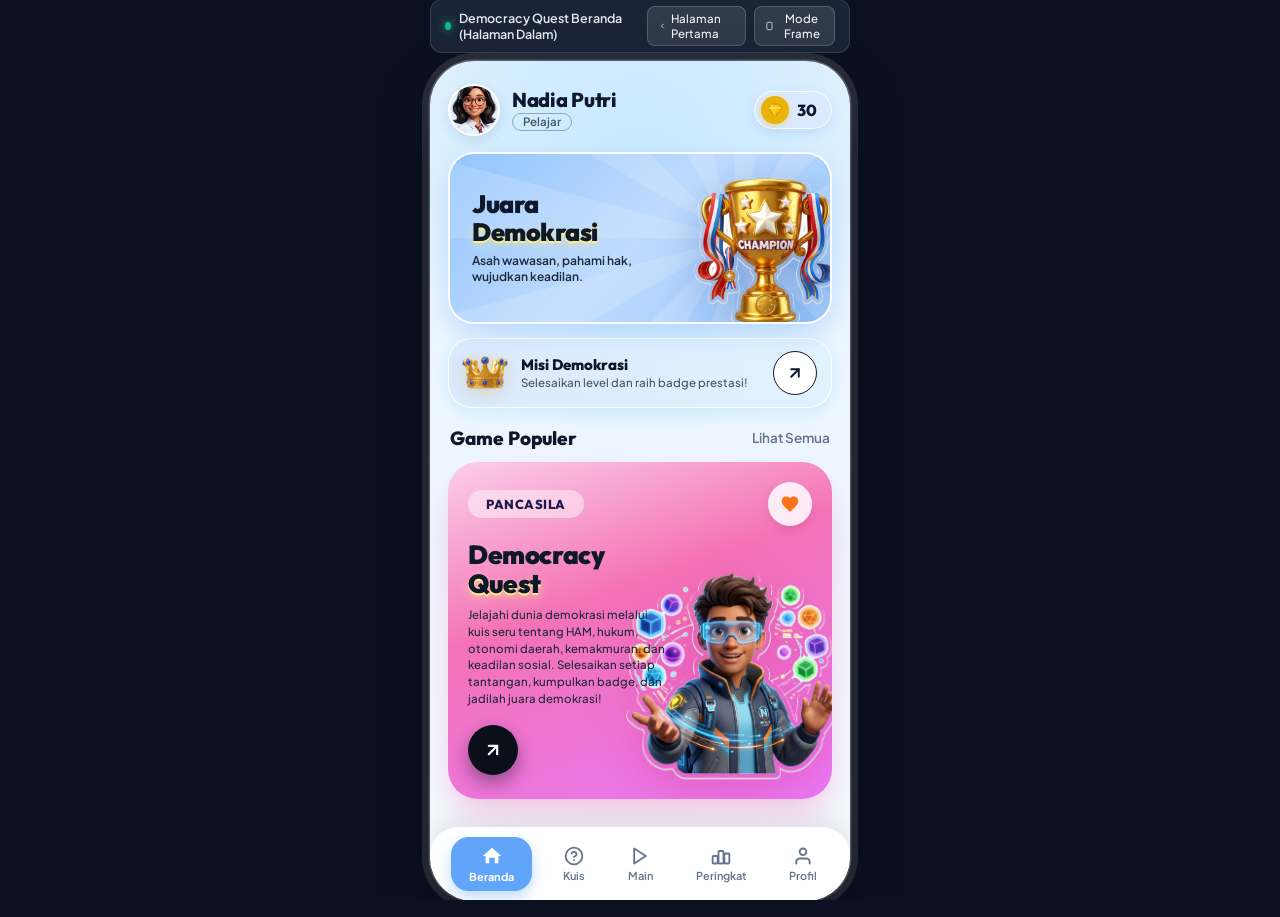
==== beranda/index.html @ 871a9f18 "first commit" ====
<!DOCTYPE html>
<html lang="id">
<head>
  <meta charset="UTF-8">
  <meta name="viewport" content="width=device-width, initial-scale=1.0, maximum-scale=1.0, user-scalable=no, viewport-fit=cover">
  <title>Democracy Quest - Beranda Kuis PKN</title>
  <meta name="description" content="Democracy Quest - Kuis Pendidikan Pancasila & Demokrasi Kelas XI">
  <!-- Google Fonts: Outfit & Plus Jakarta Sans & Fredoka -->
  <link rel="preconnect" href="https://fonts.googleapis.com">
  <link rel="preconnect" href="https://fonts.gstatic.com" crossorigin>
  <link href="https://fonts.googleapis.com/css2?family=Fredoka:wght@400;500;600;700&family=Outfit:wght@400;500;600;700;800;900&family=Plus+Jakarta+Sans:wght@400;500;600;700;800&display=swap" rel="stylesheet">
  <link rel="stylesheet" href="style.css">
</head>
<body>
  <div class="viewport-wrapper">
    <!-- Desktop Preview Controls -->
    <div class="preview-toolbar" id="previewToolbar">
      <div class="toolbar-brand">
        <span class="toolbar-dot"></span>
        <span class="toolbar-title">Democracy Quest Beranda (Halaman Dalam)</span>
      </div>
      <div class="toolbar-actions">
        <a href="../index.html" class="toolbar-btn" title="Kembali ke Halaman Pertama Onboarding">
          <svg width="14" height="14" viewBox="0 0 24 24" fill="none" stroke="currentColor" stroke-width="2"><polyline points="15 18 9 12 15 6"></polyline></svg>
          <span>Halaman Pertama</span>
        </a>
        <button class="toolbar-btn" id="toggleFrameBtn" title="Toggle Frame Mode">
          <svg width="14" height="14" viewBox="0 0 24 24" fill="none" stroke="currentColor" stroke-width="2"><rect x="5" y="2" width="14" height="20" rx="3"></rect><line x1="12" y1="18" x2="12.01" y2="18"></line></svg>
          <span id="frameModeText">Mode Frame</span>
        </button>
      </div>
    </div>

    <!-- MAIN APP SCREEN (BERANDA - HALAMAN DALAM) -->
    <main class="app-screen home-screen" id="appScreen">
      <!-- Background Sky Sunburst Rays -->
      <div class="home-bg-rays" aria-hidden="true">
        <div class="sunburst-ray ray-1"></div>
        <div class="sunburst-ray ray-2"></div>
        <div class="sunburst-ray ray-3"></div>
        <div class="sunburst-ray ray-4"></div>
      </div>

      <!-- Scrollable Content Area -->
      <div class="home-scroll-content" id="homeScrollContent">

        <!-- 1. PROFIL PENGGUNA (USER HEADER) -->
        <header class="home-user-header">
          <div class="user-profile-left">
            <div class="user-avatar-wrapper">
              <img src="../assets/avatar_nadia.png" alt="Avatar Nadia Putri" class="user-avatar-img">
            </div>
            <div class="user-info">
              <h1 class="user-name">Nadia Putri</h1>
              <span class="user-role-badge">Pelajar</span>
            </div>
          </div>

          <!-- Gem / Coin Badge Pill -->
          <div class="user-gem-badge" id="gemBadge" role="button" tabindex="0" title="Koin Demokrasi">
            <div class="gem-icon-circle">
              <svg viewBox="0 0 24 24" class="gem-svg" fill="none">
                <path d="M6 3H18L22 9L12 22L2 9L6 3Z" fill="#FACC15" stroke="#CA8A04" stroke-width="1.5" stroke-linejoin="round"/>
                <path d="M12 22L7 9L6 3" stroke="#FDE047" stroke-width="1.2"/>
                <path d="M12 22L17 9L18 3" stroke="#EAB308" stroke-width="1.2"/>
                <path d="M2 9H22" stroke="#FEF08A" stroke-width="1.2"/>
              </svg>
            </div>
            <span class="gem-count" id="gemCount">30</span>
          </div>
        </header>

        <!-- 2. BANNER UTAMA ("Juara Demokrasi") -->
        <section class="banner-utama" id="bannerUtama">
          <!-- Subtle sunburst stripes inside banner -->
          <div class="banner-pattern" aria-hidden="true"></div>

          <div class="banner-text-content">
            <h2 class="banner-title">
              <span class="banner-title-line">Juara</span>
              <span class="banner-title-line highlight-word">Demokrasi</span>
            </h2>
            <p class="banner-subtitle">Asah wawasan, pahami hak, wujudkan keadilan.</p>
          </div>

          <div class="banner-graphic-wrap">
            <img src="../assets/trophy_banner.png" alt="Piala Juara Demokrasi 3D Emas" class="banner-trophy-img" draggable="false">
          </div>
        </section>

        <!-- 3. KARTU PROMOSI ("Misi Demokrasi") -->
        <section class="promo-card" id="promoCard">
          <div class="promo-left-graphic">
            <img src="../assets/crown_promo.png" alt="Mahkota Misi Demokrasi 3D" class="promo-crown-img" draggable="false">
          </div>
          <div class="promo-info">
            <h3 class="promo-title">Misi Demokrasi</h3>
            <p class="promo-desc">Selesaikan level dan raih badge prestasi!</p>
          </div>
          <button class="promo-action-btn" id="promoActionBtn" type="button" aria-label="Buka Misi Demokrasi">
            <svg width="18" height="18" viewBox="0 0 24 24" fill="none" stroke="currentColor" stroke-width="2.5" stroke-linecap="round" stroke-linejoin="round">
              <line x1="7" y1="17" x2="17" y2="7"></line>
              <polyline points="7 7 17 7 17 17"></polyline>
            </svg>
          </button>
        </section>

        <!-- 4. JUDUL BAGIAN GAME ("Game Populer" & "Lihat Semua") -->
        <div class="section-game-header">
          <h3 class="section-title">Game Populer</h3>
          <button class="btn-see-all" id="seeAllBtn" type="button">Lihat Semua</button>
        </div>

        <!-- 5. KARTU GAME UTAMA ("Democracy Quest") -->
        <section class="main-game-card" id="mainGameCard">
          <!-- Top Row: Badge PANCASILA & Favorite Heart Button -->
          <div class="game-card-top-row">
            <span class="badge-pancasila">PANCASILA</span>
            <button class="btn-favorite" id="btnFavorite" type="button" aria-label="Favoritkan game">
              <svg width="20" height="20" viewBox="0 0 24 24" fill="#F97316" class="heart-svg">
                <path d="M12 21.35L10.55 20.03C5.4 15.36 2 12.28 2 8.5C2 5.42 4.42 3 7.5 3C9.24 3 10.91 3.81 12 5.09C13.09 3.81 14.76 3 16.5 3C19.58 3 22 5.42 22 8.5C22 12.28 18.6 15.36 13.45 20.04L12 21.35Z"/>
              </svg>
            </button>
          </div>

          <!-- Card Content -->
          <div class="game-card-content">
            <h4 class="game-card-title">
              Democracy <span class="highlight-pink">Quest</span>
            </h4>
            <p class="game-card-desc">
              Jelajahi dunia demokrasi melalui kuis seru tentang HAM, hukum, otonomi daerah, kemakmuran, dan keadilan sosial. Selesaikan setiap tantangan, kumpulkan badge, dan jadilah juara demokrasi!
            </p>
          </div>

          <!-- Bottom Action Button: Black Circle with Arrow -->
          <button class="game-card-play-btn" id="gameCardPlayBtn" type="button" aria-label="Mulai Main Democracy Quest">
            <svg width="20" height="20" viewBox="0 0 24 24" fill="none" stroke="#FFFFFF" stroke-width="2.6" stroke-linecap="round" stroke-linejoin="round">
              <line x1="7" y1="17" x2="17" y2="7"></line>
              <polyline points="7 7 17 7 17 17"></polyline>
            </svg>
          </button>

          <!-- 3D Futuristic Hero Character -->
          <div class="game-card-character-wrap">
            <img src="../assets/hero_democracy.png" alt="Karakter 3D Democracy Quest dengan Kacamata Pintar" class="game-hero-img" draggable="false">
          </div>
        </section>

      </div>

      <!-- 6. NAVIGASI BAWAH (BOTTOM NAVBAR) -->
      <nav class="bottom-nav-bar" aria-label="Navigasi Utama">
        <!-- 1. Beranda (Active) -->
        <button class="nav-item active" id="navHome" type="button">
          <div class="nav-icon-container">
            <svg width="22" height="22" viewBox="0 0 24 24" fill="currentColor">
              <path d="M12 3L2 12H5V20H9V14H15V20H19V12H22L12 3Z"/>
            </svg>
          </div>
          <span class="nav-label">Beranda</span>
        </button>

        <!-- 2. Kuis -->
        <button class="nav-item" id="navQuiz" type="button">
          <div class="nav-icon-container">
            <svg width="20" height="20" viewBox="0 0 24 24" fill="none" stroke="currentColor" stroke-width="2.2" stroke-linecap="round" stroke-linejoin="round">
              <circle cx="12" cy="12" r="10"></circle>
              <path d="M9.09 9a3 3 0 0 1 5.83 1c0 2-3 3-3 3"></path>
              <line x1="12" y1="17" x2="12.01" y2="17"></line>
            </svg>
          </div>
          <span class="nav-label">Kuis</span>
        </button>

        <!-- 3. Main -->
        <button class="nav-item" id="navPlay" type="button">
          <div class="nav-icon-container">
            <svg width="20" height="20" viewBox="0 0 24 24" fill="none" stroke="currentColor" stroke-width="2.2" stroke-linecap="round" stroke-linejoin="round">
              <polygon points="5 3 19 12 5 21 5 3"></polygon>
            </svg>
          </div>
          <span class="nav-label">Main</span>
        </button>

        <!-- 4. Peringkat -->
        <button class="nav-item" id="navLeaderboard" type="button">
          <div class="nav-icon-container">
            <svg width="20" height="20" viewBox="0 0 24 24" fill="none" stroke="currentColor" stroke-width="2.2" stroke-linecap="round" stroke-linejoin="round">
              <rect x="2" y="12" width="6" height="9" rx="1"></rect>
              <rect x="9" y="6" width="6" height="15" rx="1"></rect>
              <rect x="16" y="9" width="6" height="12" rx="1"></rect>
            </svg>
          </div>
          <span class="nav-label">Peringkat</span>
        </button>

        <!-- 5. Profil -->
        <button class="nav-item" id="navProfile" type="button">
          <div class="nav-icon-container">
            <svg width="20" height="20" viewBox="0 0 24 24" fill="none" stroke="currentColor" stroke-width="2.2" stroke-linecap="round" stroke-linejoin="round">
              <path d="M20 21v-2a4 4 0 0 0-4-4H8a4 4 0 0 0-4 4v2"></path>
              <circle cx="12" cy="7" r="4"></circle>
            </svg>
          </div>
          <span class="nav-label">Profil</span>
        </button>
      </nav>

      <!-- Toast Feedback -->
      <div class="toast-notification" id="toastNotification" role="alert" aria-live="polite">
        <span class="toast-icon">🚀</span>
        <span class="toast-msg" id="toastMsg">Memulai Kuis...</span>
      </div>

      <!-- Confetti Particles Container -->
      <div class="confetti-container" id="confettiContainer" aria-hidden="true"></div>
    </main>
  </div>

  <script src="script.js"></script>
</body>
</html>
---- beranda/style.css ----
/* ==========================================================================
   DEMOCRACY QUEST - BERANDA KUIS PKN (HALAMAN DALAM)
   Design Theme: Clean, Modern Educational Mobile UI matching Reference Design
   ========================================================================== */

:root {
  --color-primary-dark: #0f172a;
  --color-slate: #334155;
  --color-muted: #64748b;
  --color-sky-blue: #60a5fa;
  --color-sky-dark: #2563eb;
  --color-banner-blue: #93c5fd;
  --color-card-pink: #f472b6;
  --color-badge-gold: #facc15;

  /* Typography */
  --font-heading: 'Outfit', 'Plus Jakarta Sans', sans-serif;
  --font-body: 'Plus Jakarta Sans', sans-serif;
  --font-friendly: 'Fredoka', 'Plus Jakarta Sans', sans-serif;

  /* Dimensions */
  --app-max-width: 420px;
  --app-height: 840px;
  --transition-smooth: all 0.28s cubic-bezier(0.34, 1.56, 0.64, 1);
}

/* Base Reset */
*, *::before, *::after {
  box-sizing: border-box;
  margin: 0;
  padding: 0;
  -webkit-tap-highlight-color: transparent;
}

html, body {
  width: 100%;
  min-height: 100%;
  height: 100%;
  font-family: var(--font-body);
  background: #0b1120;
  color: var(--color-primary-dark);
  overflow-x: hidden;
  display: flex;
  justify-content: center;
  align-items: center;
  user-select: none;
  -webkit-font-smoothing: antialiased;
}

/* Viewport Wrapper */
.viewport-wrapper {
  display: flex;
  flex-direction: column;
  align-items: center;
  justify-content: center;
  min-height: 100vh;
  min-height: 100dvh;
  width: 100%;
  padding: clamp(8px, 1.8vh, 18px) 12px;
  position: relative;
}

/* Preview Toolbar */
.preview-toolbar {
  display: flex;
  align-items: center;
  justify-content: space-between;
  width: 100%;
  max-width: var(--app-max-width);
  margin-bottom: 8px;
  padding: 6px 14px;
  background: rgba(30, 41, 59, 0.85);
  backdrop-filter: blur(12px);
  -webkit-backdrop-filter: blur(12px);
  border: 1px solid rgba(255, 255, 255, 0.12);
  border-radius: 12px;
  color: #e2e8f0;
  font-size: 12.5px;
  flex-shrink: 0;
}

.toolbar-brand {
  display: flex;
  align-items: center;
  gap: 8px;
  font-weight: 600;
}

.toolbar-dot {
  width: 8px;
  height: 8px;
  border-radius: 50%;
  background: #10b981;
  box-shadow: 0 0 10px #10b981;
}

.toolbar-actions {
  display: flex;
  gap: 8px;
}

.toolbar-btn {
  background: rgba(255, 255, 255, 0.1);
  border: 1px solid rgba(255, 255, 255, 0.18);
  color: #f1f5f9;
  border-radius: 8px;
  padding: 4px 10px;
  font-size: 11.5px;
  font-weight: 500;
  font-family: inherit;
  cursor: pointer;
  display: flex;
  align-items: center;
  gap: 5px;
  text-decoration: none;
  transition: all 0.2s ease;
}

.toolbar-btn:hover {
  background: rgba(255, 255, 255, 0.22);
}

/* ==========================================================================
   MAIN APP SCREEN (BERANDA)
   ========================================================================== */
.app-screen.home-screen {
  position: relative;
  width: 100%;
  max-width: var(--app-max-width);
  height: clamp(580px, 94vh, var(--app-height));
  height: clamp(580px, 94dvh, var(--app-height));
  /* Soft Sky Blue Background with Sunburst Glow */
  background: radial-gradient(circle at 50% -10%, #d8ecff 0%, #edf6ff 50%, #f6faff 100%);
  border-radius: clamp(28px, 5vw, 44px);
  box-shadow: 
    0 25px 60px -12px rgba(0, 0, 0, 0.55),
    0 0 0 8px rgba(255, 255, 255, 0.12),
    0 0 0 1.5px rgba(255, 255, 255, 0.25);
  overflow: hidden;
  display: flex;
  flex-direction: column;
  padding: 0;
  transition: all 0.35s ease;
}

.app-screen.fullscreen-mode {
  max-width: 100vw;
  height: 100vh;
  height: 100dvh;
  border-radius: 0;
  box-shadow: none;
}

/* Sunburst Rays Background */
.home-bg-rays {
  position: absolute;
  top: 0;
  left: 0;
  right: 0;
  height: 380px;
  pointer-events: none;
  z-index: 1;
  overflow: hidden;
}

.sunburst-ray {
  position: absolute;
  top: -120px;
  left: 50%;
  width: 500px;
  height: 500px;
  background: radial-gradient(ellipse at center, rgba(186, 230, 253, 0.4) 0%, rgba(240, 249, 255, 0) 70%);
  pointer-events: none;
}

.ray-1 { transform: translateX(-50%) rotate(0deg); }
.ray-2 { transform: translateX(-50%) rotate(35deg); opacity: 0.6; }
.ray-3 { transform: translateX(-50%) rotate(-35deg); opacity: 0.6; }
.ray-4 { transform: translateX(-50%) rotate(70deg); opacity: 0.4; }

/* Scrollable Content Area */
.home-scroll-content {
  position: relative;
  z-index: 5;
  flex: 1;
  overflow-y: auto;
  overflow-x: hidden;
  padding: clamp(16px, 2.5vh, 24px) 18px 90px 18px; /* 90px bottom padding for navbar */
  scroll-behavior: smooth;
  -webkit-overflow-scrolling: touch;
}

/* Hide scrollbar */
.home-scroll-content::-webkit-scrollbar {
  display: none;
}
.home-scroll-content {
  -ms-overflow-style: none;
  scrollbar-width: none;
}

/* ==========================================================================
   1. USER PROFILE HEADER
   ========================================================================== */
.home-user-header {
  display: flex;
  align-items: center;
  justify-content: space-between;
  width: 100%;
  margin-bottom: 16px;
}

.user-profile-left {
  display: flex;
  align-items: center;
  gap: 12px;
}

.user-avatar-wrapper {
  width: 52px;
  height: 52px;
  border-radius: 50%;
  background: #e0f2fe;
  border: 2px solid #ffffff;
  box-shadow: 0 4px 12px rgba(18, 54, 102, 0.12);
  overflow: hidden;
  display: flex;
  align-items: center;
  justify-content: center;
  flex-shrink: 0;
}

.user-avatar-img {
  width: 100%;
  height: 100%;
  object-fit: cover;
}

.user-info {
  display: flex;
  flex-direction: column;
  gap: 2px;
}

.user-name {
  font-family: var(--font-heading);
  font-size: 20px;
  font-weight: 800;
  color: var(--color-primary-dark);
  line-height: 1.15;
  letter-spacing: -0.3px;
}

.user-role-badge {
  display: inline-block;
  align-self: flex-start;
  border: 1px solid #94a3b8;
  border-radius: 999px;
  padding: 1.5px 10px;
  font-size: 11.5px;
  color: #475569;
  font-weight: 600;
  line-height: 1.2;
}

/* Coin / Gem Badge Pill */
.user-gem-badge {
  background: #dbeafe;
  border-radius: 999px;
  padding: 4px 14px 4px 6px;
  display: flex;
  align-items: center;
  gap: 8px;
  border: 1.5px solid rgba(255, 255, 255, 0.9);
  box-shadow: 0 4px 12px rgba(59, 130, 246, 0.15);
  cursor: pointer;
  transition: transform 0.2s ease;
}

.user-gem-badge:hover {
  transform: scale(1.05);
}

.gem-icon-circle {
  width: 28px;
  height: 28px;
  border-radius: 50%;
  background: #eab308;
  display: flex;
  align-items: center;
  justify-content: center;
  box-shadow: 0 2px 6px rgba(234, 179, 8, 0.4);
}

.gem-svg {
  width: 16px;
  height: 16px;
}

.gem-count {
  font-family: var(--font-heading);
  font-size: 16px;
  font-weight: 800;
  color: #0f172a;
}

/* ==========================================================================
   2. BANNER UTAMA ("Juara Demokrasi")
   ========================================================================== */
.banner-utama {
  position: relative;
  width: 100%;
  height: 172px;
  background: linear-gradient(135deg, #93c5fd 0%, #bfdbfe 50%, #93c5fd 100%);
  border-radius: 26px;
  border: 2px solid rgba(255, 255, 255, 0.95);
  box-shadow: 0 10px 24px -4px rgba(59, 130, 246, 0.25);
  overflow: hidden;
  display: flex;
  align-items: center;
  padding: 20px 22px;
  margin-bottom: 14px;
  cursor: pointer;
  transition: transform 0.25s ease, box-shadow 0.25s ease;
}

.banner-utama:hover {
  transform: translateY(-2px);
  box-shadow: 0 14px 28px -4px rgba(59, 130, 246, 0.35);
}

/* Subtle Sunburst Stripes in Banner */
.banner-pattern {
  position: absolute;
  inset: 0;
  background: repeating-conic-gradient(
    from 0deg at 75% 50%,
    rgba(255, 255, 255, 0.15) 0deg 15deg,
    rgba(255, 255, 255, 0) 15deg 30deg
  );
  pointer-events: none;
}

.banner-text-content {
  position: relative;
  z-index: 2;
  max-width: 62%;
}

.banner-title {
  font-family: var(--font-heading);
  font-size: 25px;
  font-weight: 900;
  color: #0f172a;
  line-height: 1.15;
  letter-spacing: -0.5px;
}

.banner-title-line {
  display: block;
}

.highlight-word {
  color: #0f172a;
  text-shadow: 0 2px 0 #fef08a, 0 4px 10px rgba(254, 240, 138, 0.6);
}

.banner-subtitle {
  font-size: 12px;
  color: #1e293b;
  line-height: 1.35;
  font-weight: 600;
  margin-top: 6px;
}

.banner-graphic-wrap {
  position: absolute;
  right: -8px;
  bottom: -10px;
  width: 145px;
  height: 160px;
  display: flex;
  align-items: flex-end;
  justify-content: center;
  pointer-events: none;
  z-index: 3;
}

.banner-trophy-img {
  width: 100%;
  height: 100%;
  object-fit: contain;
  filter: drop-shadow(0 12px 20px rgba(30, 58, 138, 0.28));
  transition: transform 0.3s ease;
}

.banner-utama:hover .banner-trophy-img {
  transform: scale(1.05) rotate(2deg);
}

/* ==========================================================================
   3. KARTU PROMOSI ("Misi Demokrasi")
   ========================================================================== */
.promo-card {
  width: 100%;
  height: 70px;
  background: linear-gradient(90deg, #dbeafe 0%, #e0f2fe 100%);
  border-radius: 24px;
  border: 1.5px solid rgba(255, 255, 255, 0.95);
  box-shadow: 0 6px 16px rgba(56, 189, 248, 0.15);
  display: flex;
  align-items: center;
  padding: 8px 14px 8px 12px;
  margin-bottom: 18px;
  cursor: pointer;
  transition: transform 0.2s ease, box-shadow 0.2s ease;
}

.promo-card:hover {
  transform: translateY(-2px);
  box-shadow: 0 8px 20px rgba(56, 189, 248, 0.22);
}

.promo-left-graphic {
  width: 48px;
  height: 48px;
  display: flex;
  align-items: center;
  justify-content: center;
  flex-shrink: 0;
  margin-right: 12px;
}

.promo-crown-img {
  width: 100%;
  height: 100%;
  object-fit: contain;
  filter: drop-shadow(0 4px 8px rgba(202, 138, 4, 0.25));
}

.promo-info {
  flex: 1;
  display: flex;
  flex-direction: column;
  justify-content: center;
}

.promo-title {
  font-family: var(--font-heading);
  font-size: 15px;
  font-weight: 800;
  color: #0f172a;
  line-height: 1.2;
}

.promo-desc {
  font-size: 11.5px;
  color: #475569;
  font-weight: 500;
  margin-top: 1px;
}

.promo-action-btn {
  width: 44px;
  height: 44px;
  border-radius: 50%;
  background: #ffffff;
  border: 1.5px solid #0f172a;
  display: flex;
  align-items: center;
  justify-content: center;
  color: #0f172a;
  cursor: pointer;
  flex-shrink: 0;
  transition: var(--transition-smooth);
}

.promo-card:hover .promo-action-btn {
  background: #0f172a;
  color: #ffffff;
  transform: scale(1.05);
}

/* ==========================================================================
   4. JUDUL BAGIAN GAME ("Game Populer" & "Lihat Semua")
   ========================================================================== */
.section-game-header {
  display: flex;
  align-items: center;
  justify-content: space-between;
  width: 100%;
  margin-bottom: 12px;
  padding: 0 2px;
}

.section-title {
  font-family: var(--font-heading);
  font-size: 19px;
  font-weight: 800;
  color: #0f172a;
}

.btn-see-all {
  font-family: var(--font-body);
  font-size: 13.5px;
  font-weight: 600;
  color: #64748b;
  background: transparent;
  border: none;
  cursor: pointer;
  transition: color 0.2s ease;
}

.btn-see-all:hover {
  color: #2563eb;
}

/* ==========================================================================
   5. KARTU GAME UTAMA ("Democracy Quest")
   ========================================================================== */
.main-game-card {
  position: relative;
  width: 100%;
  min-height: 330px;
  background: linear-gradient(160deg, #fbcfe8 0%, #f472b6 40%, #e879f9 100%);
  border-radius: 30px;
  padding: 20px 20px 24px 20px;
  box-shadow: 0 18px 36px -8px rgba(236, 72, 153, 0.35);
  overflow: hidden;
  display: flex;
  flex-direction: column;
  justify-content: space-between;
  cursor: pointer;
  transition: transform 0.25s ease, box-shadow 0.25s ease;
}

.main-game-card:hover {
  transform: translateY(-2px);
  box-shadow: 0 22px 42px -6px rgba(236, 72, 153, 0.45);
}

/* Top Row: Badge PANCASILA & Favorite Heart */
.game-card-top-row {
  display: flex;
  align-items: center;
  justify-content: space-between;
  width: 100%;
  position: relative;
  z-index: 4;
}

.badge-pancasila {
  background: rgba(255, 255, 255, 0.45);
  backdrop-filter: blur(8px);
  -webkit-backdrop-filter: blur(8px);
  padding: 6px 18px;
  border-radius: 999px;
  font-family: var(--font-heading);
  font-weight: 800;
  font-size: 13px;
  color: #1e1b4b;
  letter-spacing: 0.5px;
}

.btn-favorite {
  width: 44px;
  height: 44px;
  border-radius: 50%;
  background: rgba(255, 255, 255, 0.85);
  backdrop-filter: blur(8px);
  -webkit-backdrop-filter: blur(8px);
  display: flex;
  align-items: center;
  justify-content: center;
  border: none;
  cursor: pointer;
  box-shadow: 0 4px 10px rgba(0, 0, 0, 0.08);
  transition: transform 0.2s ease, background 0.2s ease;
}

.btn-favorite:hover {
  transform: scale(1.1);
  background: #ffffff;
}

.btn-favorite.active .heart-svg {
  fill: #ef4444;
}

/* Card Text Content */
.game-card-content {
  position: relative;
  z-index: 3;
  margin-top: 14px;
  max-width: 58%;
}

.game-card-title {
  font-family: var(--font-heading);
  font-size: 26px;
  font-weight: 900;
  color: #0f172a;
  line-height: 1.15;
  letter-spacing: -0.4px;
}

.highlight-pink {
  color: #0f172a;
  text-shadow: 0 2px 0 #fef08a, 0 4px 10px rgba(254, 240, 138, 0.6);
}

.game-card-desc {
  font-size: 11.5px;
  line-height: 1.45;
  color: #1e293b;
  font-weight: 500;
  margin-top: 8px;
}

/* Bottom Action Play Button */
.game-card-play-btn {
  width: 50px;
  height: 50px;
  border-radius: 50%;
  background: #0b0f19;
  display: flex;
  align-items: center;
  justify-content: center;
  cursor: pointer;
  border: none;
  box-shadow: 0 8px 18px rgba(11, 15, 25, 0.4);
  position: relative;
  z-index: 4;
  margin-top: 18px;
  transition: var(--transition-smooth);
}

.main-game-card:hover .game-card-play-btn {
  transform: scale(1.08);
  background: #1e293b;
}

/* 3D Hero Character Wrap */
.game-card-character-wrap {
  position: absolute;
  right: -8px;
  bottom: 0;
  width: 215px;
  height: 250px;
  display: flex;
  align-items: flex-end;
  justify-content: flex-end;
  pointer-events: none;
  z-index: 2;
}

.game-hero-img {
  width: 100%;
  height: 100%;
  object-fit: contain;
  filter: drop-shadow(0 14px 24px rgba(219, 39, 119, 0.35));
  transition: transform 0.3s ease;
}

.main-game-card:hover .game-hero-img {
  transform: scale(1.04);
}

/* ==========================================================================
   6. NAVIGASI BAWAH (BOTTOM NAVBAR)
   ========================================================================== */
.bottom-nav-bar {
  position: absolute;
  bottom: 0;
  left: 0;
  right: 0;
  height: 74px;
  background: #ffffff;
  border-radius: 28px 28px 0 0;
  box-shadow: 0 -8px 24px rgba(0, 0, 0, 0.08);
  display: flex;
  justify-content: space-around;
  align-items: center;
  padding: 0 12px;
  z-index: 30;
}

.nav-item {
  background: transparent;
  border: none;
  display: flex;
  flex-direction: column;
  align-items: center;
  gap: 3px;
  color: #64748b;
  cursor: pointer;
  padding: 6px 12px;
  border-radius: 14px;
  transition: all 0.2s ease;
  font-family: var(--font-body);
}

.nav-item:hover {
  color: #2563eb;
}

.nav-icon-container {
  display: flex;
  align-items: center;
  justify-content: center;
}

.nav-label {
  font-size: 11px;
  font-weight: 600;
}

/* Active State (Beranda) */
.nav-item.active {
  background: #60a5fa;
  color: #ffffff;
  border-radius: 18px;
  padding: 8px 18px;
  box-shadow: 0 6px 14px rgba(96, 165, 250, 0.4);
}

.nav-item.active .nav-label {
  color: #ffffff;
  font-weight: 700;
}

/* ==========================================================================
   TOAST & CONFETTI
   ========================================================================== */
.toast-notification {
  position: absolute;
  top: 65px;
  left: 50%;
  transform: translateX(-50%) translateY(-30px);
  background: rgba(15, 23, 42, 0.95);
  backdrop-filter: blur(10px);
  -webkit-backdrop-filter: blur(10px);
  color: #ffffff;
  padding: 8px 18px;
  border-radius: 999px;
  display: flex;
  align-items: center;
  gap: 8px;
  font-size: 13px;
  font-weight: 600;
  box-shadow: 0 10px 25px rgba(0, 0, 0, 0.35);
  opacity: 0;
  pointer-events: none;
  z-index: 100;
  transition: all 0.35s cubic-bezier(0.34, 1.56, 0.64, 1);
  border: 1px solid rgba(255, 255, 255, 0.15);
  white-space: nowrap;
}

.toast-notification.show {
  opacity: 1;
  transform: translateX(-50%) translateY(0);
}

.confetti-container {
  position: absolute;
  inset: 0;
  pointer-events: none;
  z-index: 90;
  overflow: hidden;
}

.confetti-particle {
  position: absolute;
  width: 9px;
  height: 9px;
  border-radius: 2px;
  animation: confetti-fall 2.5s cubic-bezier(0.25, 1, 0.5, 1) forwards;
}

@keyframes confetti-fall {
  0% { transform: translateY(-20px) rotate(0deg) scale(1); opacity: 1; }
  100% { transform: translateY(800px) rotate(720deg) scale(0.6); opacity: 0; }
}

/* Mobile Responsive */
@media (max-width: 480px) {
  body {
    background: #edf6ff;
  }
  .viewport-wrapper {
    padding: 0;
    min-height: 100vh;
    min-height: 100dvh;
  }
  .preview-toolbar {
    display: none;
  }
  .app-screen.home-screen {
    max-width: 100%;
    height: 100vh;
    height: 100dvh;
    border-radius: 0;
    box-shadow: none;
  }
}
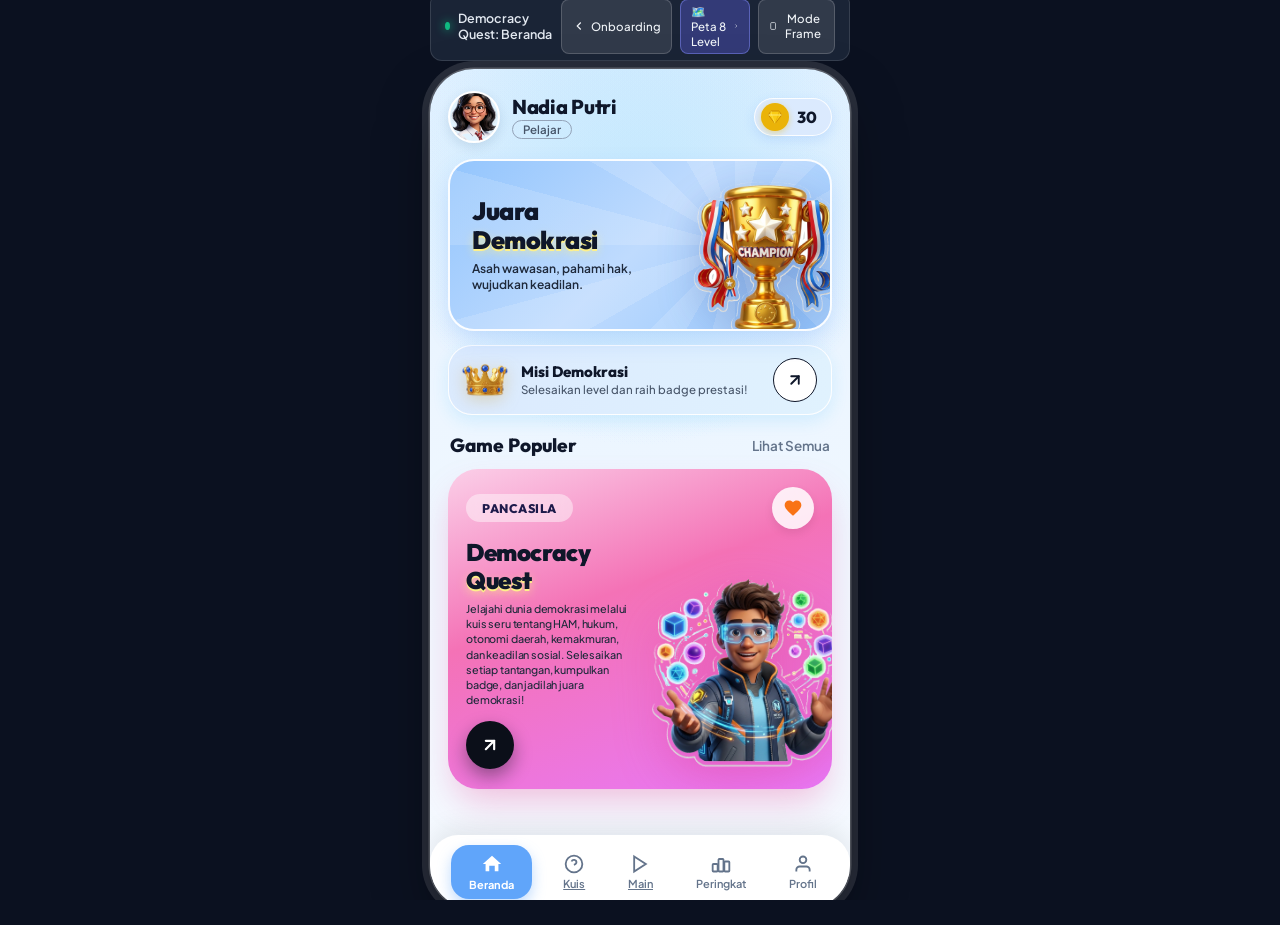
==== commit ae1c881a: "jekjek" ====
--- a/beranda/index.html
+++ b/beranda/index.html
@@ -17,12 +17,16 @@
     <div class="preview-toolbar" id="previewToolbar">
       <div class="toolbar-brand">
         <span class="toolbar-dot"></span>
-        <span class="toolbar-title">Democracy Quest Beranda (Halaman Dalam)</span>
+        <span class="toolbar-title">Democracy Quest: Beranda</span>
       </div>
       <div class="toolbar-actions">
         <a href="../index.html" class="toolbar-btn" title="Kembali ke Halaman Pertama Onboarding">
           <svg width="14" height="14" viewBox="0 0 24 24" fill="none" stroke="currentColor" stroke-width="2"><polyline points="15 18 9 12 15 6"></polyline></svg>
-          <span>Halaman Pertama</span>
+          <span>Onboarding</span>
+        </a>
+        <a href="../peta_level/index.html" class="toolbar-btn" title="Buka Halaman Peta 8 Level Tersendiri" style="background: rgba(99, 102, 241, 0.35); border-color: rgba(129, 140, 248, 0.5);">
+          <span>🗺️ Peta 8 Level</span>
+          <svg width="14" height="14" viewBox="0 0 24 24" fill="none" stroke="currentColor" stroke-width="2"><polyline points="9 18 15 12 9 6"></polyline></svg>
         </a>
         <button class="toolbar-btn" id="toggleFrameBtn" title="Toggle Frame Mode">
           <svg width="14" height="14" viewBox="0 0 24 24" fill="none" stroke="currentColor" stroke-width="2"><rect x="5" y="2" width="14" height="20" rx="3"></rect><line x1="12" y1="18" x2="12.01" y2="18"></line></svg>
@@ -31,7 +35,7 @@
       </div>
     </div>
 
-    <!-- MAIN APP SCREEN (BERANDA - HALAMAN DALAM) -->
+    <!-- MAIN APP SCREEN (BERANDA) -->
     <main class="app-screen home-screen" id="appScreen">
       <!-- Background Sky Sunburst Rays -->
       <div class="home-bg-rays" aria-hidden="true">
@@ -48,7 +52,7 @@
         <header class="home-user-header">
           <div class="user-profile-left">
             <div class="user-avatar-wrapper">
-              <img src="../assets/avatar_nadia.png" alt="Avatar Nadia Putri" class="user-avatar-img">
+              <img src="../assets/avatar_nadia.webp" alt="Avatar Nadia Putri" class="user-avatar-img">
             </div>
             <div class="user-info">
               <h1 class="user-name">Nadia Putri</h1>
@@ -84,14 +88,14 @@
           </div>
 
           <div class="banner-graphic-wrap">
-            <img src="../assets/trophy_banner.png" alt="Piala Juara Demokrasi 3D Emas" class="banner-trophy-img" draggable="false">
+            <img src="../assets/trophy_banner.webp" alt="Piala Juara Demokrasi 3D Emas" class="banner-trophy-img" draggable="false">
           </div>
         </section>
 
         <!-- 3. KARTU PROMOSI ("Misi Demokrasi") -->
         <section class="promo-card" id="promoCard">
           <div class="promo-left-graphic">
-            <img src="../assets/crown_promo.png" alt="Mahkota Misi Demokrasi 3D" class="promo-crown-img" draggable="false">
+            <img src="../assets/crown_promo.webp" alt="Mahkota Misi Demokrasi 3D" class="promo-crown-img" draggable="false">
           </div>
           <div class="promo-info">
             <h3 class="promo-title">Misi Demokrasi</h3>
@@ -108,7 +112,7 @@
         <!-- 4. JUDUL BAGIAN GAME ("Game Populer" & "Lihat Semua") -->
         <div class="section-game-header">
           <h3 class="section-title">Game Populer</h3>
-          <button class="btn-see-all" id="seeAllBtn" type="button">Lihat Semua</button>
+          <a href="../peta_level/index.html" class="btn-see-all" id="seeAllBtn" style="text-decoration: none;">Lihat Semua</a>
         </div>
 
         <!-- 5. KARTU GAME UTAMA ("Democracy Quest") -->
@@ -123,7 +127,7 @@
             </button>
           </div>
 
-          <!-- Card Content -->
+          <!-- Card Content (Spaced so it does not collide with hero character) -->
           <div class="game-card-content">
             <h4 class="game-card-title">
               Democracy <span class="highlight-pink">Quest</span>
@@ -143,7 +147,7 @@
 
           <!-- 3D Futuristic Hero Character -->
           <div class="game-card-character-wrap">
-            <img src="../assets/hero_democracy.png" alt="Karakter 3D Democracy Quest dengan Kacamata Pintar" class="game-hero-img" draggable="false">
+            <img src="../assets/hero_democracy.webp" alt="Karakter 3D Democracy Quest dengan Kacamata Pintar" class="game-hero-img" draggable="false">
           </div>
         </section>
 
@@ -161,32 +165,32 @@
           <span class="nav-label">Beranda</span>
         </button>
 
-        <!-- 2. Kuis -->
-        <button class="nav-item" id="navQuiz" type="button">
-          <div class="nav-icon-container">
-            <svg width="20" height="20" viewBox="0 0 24 24" fill="none" stroke="currentColor" stroke-width="2.2" stroke-linecap="round" stroke-linejoin="round">
+        <!-- 2. Kuis / Peta Level -->
+        <a href="../peta_level/index.html" class="nav-item" id="navQuiz">
+          <div class="nav-icon-container">
+            <svg width="20" height="20" viewBox="0 0 24 24" fill="none" stroke="currentColor" stroke-width="2.2">
               <circle cx="12" cy="12" r="10"></circle>
               <path d="M9.09 9a3 3 0 0 1 5.83 1c0 2-3 3-3 3"></path>
               <line x1="12" y1="17" x2="12.01" y2="17"></line>
             </svg>
           </div>
           <span class="nav-label">Kuis</span>
-        </button>
+        </a>
 
         <!-- 3. Main -->
-        <button class="nav-item" id="navPlay" type="button">
-          <div class="nav-icon-container">
-            <svg width="20" height="20" viewBox="0 0 24 24" fill="none" stroke="currentColor" stroke-width="2.2" stroke-linecap="round" stroke-linejoin="round">
+        <a href="../peta_level/index.html" class="nav-item" id="navPlay">
+          <div class="nav-icon-container">
+            <svg width="20" height="20" viewBox="0 0 24 24" fill="none" stroke="currentColor" stroke-width="2.2">
               <polygon points="5 3 19 12 5 21 5 3"></polygon>
             </svg>
           </div>
           <span class="nav-label">Main</span>
-        </button>
+        </a>
 
         <!-- 4. Peringkat -->
         <button class="nav-item" id="navLeaderboard" type="button">
           <div class="nav-icon-container">
-            <svg width="20" height="20" viewBox="0 0 24 24" fill="none" stroke="currentColor" stroke-width="2.2" stroke-linecap="round" stroke-linejoin="round">
+            <svg width="20" height="20" viewBox="0 0 24 24" fill="none" stroke="currentColor" stroke-width="2.2">
               <rect x="2" y="12" width="6" height="9" rx="1"></rect>
               <rect x="9" y="6" width="6" height="15" rx="1"></rect>
               <rect x="16" y="9" width="6" height="12" rx="1"></rect>
@@ -198,7 +202,7 @@
         <!-- 5. Profil -->
         <button class="nav-item" id="navProfile" type="button">
           <div class="nav-icon-container">
-            <svg width="20" height="20" viewBox="0 0 24 24" fill="none" stroke="currentColor" stroke-width="2.2" stroke-linecap="round" stroke-linejoin="round">
+            <svg width="20" height="20" viewBox="0 0 24 24" fill="none" stroke="currentColor" stroke-width="2.2">
               <path d="M20 21v-2a4 4 0 0 0-4-4H8a4 4 0 0 0-4 4v2"></path>
               <circle cx="12" cy="7" r="4"></circle>
             </svg>
@@ -210,7 +214,7 @@
       <!-- Toast Feedback -->
       <div class="toast-notification" id="toastNotification" role="alert" aria-live="polite">
         <span class="toast-icon">🚀</span>
-        <span class="toast-msg" id="toastMsg">Memulai Kuis...</span>
+        <span class="toast-msg" id="toastMsg">Menuju Peta Level...</span>
       </div>
 
       <!-- Confetti Particles Container -->
--- a/beranda/style.css
+++ b/beranda/style.css
@@ -521,10 +521,10 @@
 .main-game-card {
   position: relative;
   width: 100%;
-  min-height: 330px;
+  min-height: 320px;
   background: linear-gradient(160deg, #fbcfe8 0%, #f472b6 40%, #e879f9 100%);
   border-radius: 30px;
-  padding: 20px 20px 24px 20px;
+  padding: 18px 18px 20px 18px;
   box-shadow: 0 18px 36px -8px rgba(236, 72, 153, 0.35);
   overflow: hidden;
   display: flex;
@@ -553,18 +553,18 @@
   background: rgba(255, 255, 255, 0.45);
   backdrop-filter: blur(8px);
   -webkit-backdrop-filter: blur(8px);
-  padding: 6px 18px;
+  padding: 6px 16px;
   border-radius: 999px;
   font-family: var(--font-heading);
   font-weight: 800;
-  font-size: 13px;
+  font-size: 12.5px;
   color: #1e1b4b;
   letter-spacing: 0.5px;
 }
 
 .btn-favorite {
-  width: 44px;
-  height: 44px;
+  width: 42px;
+  height: 42px;
   border-radius: 50%;
   background: rgba(255, 255, 255, 0.85);
   backdrop-filter: blur(8px);
@@ -587,17 +587,17 @@
   fill: #ef4444;
 }
 
-/* Card Text Content */
+/* Card Text Content (Constrained to left side so it never collides with character) */
 .game-card-content {
   position: relative;
   z-index: 3;
-  margin-top: 14px;
-  max-width: 58%;
+  margin-top: 10px;
+  max-width: 48%;
 }
 
 .game-card-title {
   font-family: var(--font-heading);
-  font-size: 26px;
+  font-size: 24px;
   font-weight: 900;
   color: #0f172a;
   line-height: 1.15;
@@ -610,17 +610,18 @@
 }
 
 .game-card-desc {
-  font-size: 11.5px;
-  line-height: 1.45;
+  font-size: 10.8px;
+  line-height: 1.4;
   color: #1e293b;
   font-weight: 500;
-  margin-top: 8px;
+  margin-top: 7px;
+  letter-spacing: -0.15px;
 }
 
 /* Bottom Action Play Button */
 .game-card-play-btn {
-  width: 50px;
-  height: 50px;
+  width: 48px;
+  height: 48px;
   border-radius: 50%;
   background: #0b0f19;
   display: flex;
@@ -631,7 +632,7 @@
   box-shadow: 0 8px 18px rgba(11, 15, 25, 0.4);
   position: relative;
   z-index: 4;
-  margin-top: 18px;
+  margin-top: 14px;
   transition: var(--transition-smooth);
 }
 
@@ -643,10 +644,10 @@
 /* 3D Hero Character Wrap */
 .game-card-character-wrap {
   position: absolute;
-  right: -8px;
+  right: -14px;
   bottom: 0;
-  width: 215px;
-  height: 250px;
+  width: 195px;
+  height: 235px;
   display: flex;
   align-items: flex-end;
   justify-content: flex-end;
@@ -803,4 +804,20 @@
     border-radius: 0;
     box-shadow: none;
   }
-}
+  .main-game-card {
+    min-height: 310px;
+    padding: 16px 16px 18px 16px;
+  }
+  .game-card-content {
+    max-width: 47%;
+  }
+  .game-card-desc {
+    font-size: 10.5px;
+    line-height: 1.38;
+  }
+  .game-card-character-wrap {
+    width: 185px;
+    height: 220px;
+    right: -10px;
+  }
+}
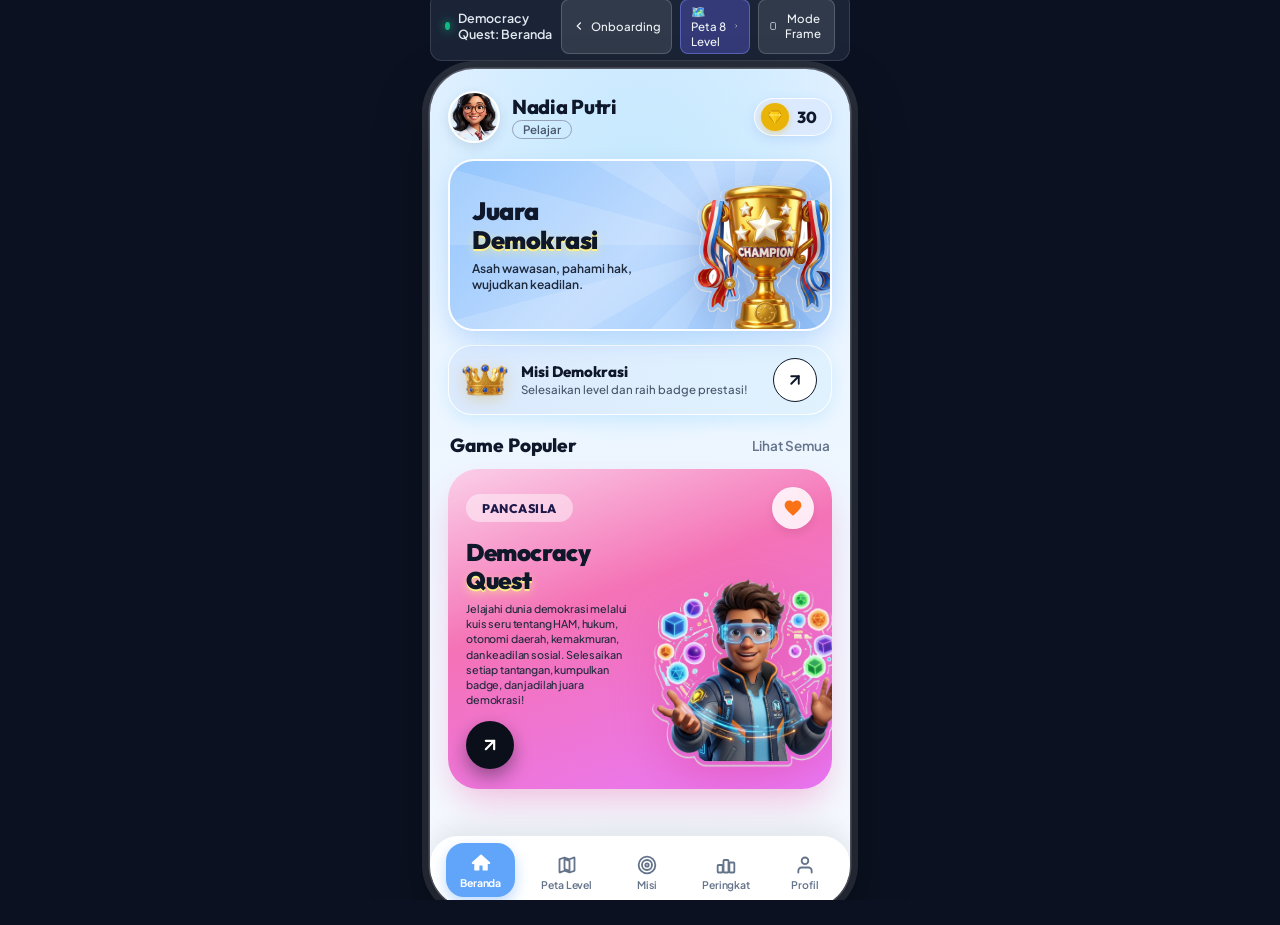
==== commit fb83bb50: "jekjek" ====
--- a/beranda/index.html
+++ b/beranda/index.html
@@ -153,63 +153,8 @@
 
       </div>
 
-      <!-- 6. NAVIGASI BAWAH (BOTTOM NAVBAR) -->
-      <nav class="bottom-nav-bar" aria-label="Navigasi Utama">
-        <!-- 1. Beranda (Active) -->
-        <button class="nav-item active" id="navHome" type="button">
-          <div class="nav-icon-container">
-            <svg width="22" height="22" viewBox="0 0 24 24" fill="currentColor">
-              <path d="M12 3L2 12H5V20H9V14H15V20H19V12H22L12 3Z"/>
-            </svg>
-          </div>
-          <span class="nav-label">Beranda</span>
-        </button>
-
-        <!-- 2. Kuis / Peta Level -->
-        <a href="../peta_level/index.html" class="nav-item" id="navQuiz">
-          <div class="nav-icon-container">
-            <svg width="20" height="20" viewBox="0 0 24 24" fill="none" stroke="currentColor" stroke-width="2.2">
-              <circle cx="12" cy="12" r="10"></circle>
-              <path d="M9.09 9a3 3 0 0 1 5.83 1c0 2-3 3-3 3"></path>
-              <line x1="12" y1="17" x2="12.01" y2="17"></line>
-            </svg>
-          </div>
-          <span class="nav-label">Kuis</span>
-        </a>
-
-        <!-- 3. Main -->
-        <a href="../peta_level/index.html" class="nav-item" id="navPlay">
-          <div class="nav-icon-container">
-            <svg width="20" height="20" viewBox="0 0 24 24" fill="none" stroke="currentColor" stroke-width="2.2">
-              <polygon points="5 3 19 12 5 21 5 3"></polygon>
-            </svg>
-          </div>
-          <span class="nav-label">Main</span>
-        </a>
-
-        <!-- 4. Peringkat -->
-        <button class="nav-item" id="navLeaderboard" type="button">
-          <div class="nav-icon-container">
-            <svg width="20" height="20" viewBox="0 0 24 24" fill="none" stroke="currentColor" stroke-width="2.2">
-              <rect x="2" y="12" width="6" height="9" rx="1"></rect>
-              <rect x="9" y="6" width="6" height="15" rx="1"></rect>
-              <rect x="16" y="9" width="6" height="12" rx="1"></rect>
-            </svg>
-          </div>
-          <span class="nav-label">Peringkat</span>
-        </button>
-
-        <!-- 5. Profil -->
-        <button class="nav-item" id="navProfile" type="button">
-          <div class="nav-icon-container">
-            <svg width="20" height="20" viewBox="0 0 24 24" fill="none" stroke="currentColor" stroke-width="2.2">
-              <path d="M20 21v-2a4 4 0 0 0-4-4H8a4 4 0 0 0-4 4v2"></path>
-              <circle cx="12" cy="7" r="4"></circle>
-            </svg>
-          </div>
-          <span class="nav-label">Profil</span>
-        </button>
-      </nav>
+      <!-- 6. NAVIGASI BAWAH (Shared Component: Beranda | Peta Level | Misi | Peringkat | Profil) -->
+      <nav class="bottom-nav-bar" id="appNavbar" data-active="beranda" aria-label="Navigasi Utama"></nav>
 
       <!-- Toast Feedback -->
       <div class="toast-notification" id="toastNotification" role="alert" aria-live="polite">
@@ -223,5 +168,6 @@
   </div>
 
   <script src="script.js"></script>
+  <script src="../components/navbar.js"></script>
 </body>
 </html>
--- a/beranda/style.css
+++ b/beranda/style.css
@@ -669,66 +669,9 @@
 
 /* ==========================================================================
    6. NAVIGASI BAWAH (BOTTOM NAVBAR)
-   ========================================================================== */
-.bottom-nav-bar {
-  position: absolute;
-  bottom: 0;
-  left: 0;
-  right: 0;
-  height: 74px;
-  background: #ffffff;
-  border-radius: 28px 28px 0 0;
-  box-shadow: 0 -8px 24px rgba(0, 0, 0, 0.08);
-  display: flex;
-  justify-content: space-around;
-  align-items: center;
-  padding: 0 12px;
-  z-index: 30;
-}
-
-.nav-item {
-  background: transparent;
-  border: none;
-  display: flex;
-  flex-direction: column;
-  align-items: center;
-  gap: 3px;
-  color: #64748b;
-  cursor: pointer;
-  padding: 6px 12px;
-  border-radius: 14px;
-  transition: all 0.2s ease;
-  font-family: var(--font-body);
-}
-
-.nav-item:hover {
-  color: #2563eb;
-}
-
-.nav-icon-container {
-  display: flex;
-  align-items: center;
-  justify-content: center;
-}
-
-.nav-label {
-  font-size: 11px;
-  font-weight: 600;
-}
-
-/* Active State (Beranda) */
-.nav-item.active {
-  background: #60a5fa;
-  color: #ffffff;
-  border-radius: 18px;
-  padding: 8px 18px;
-  box-shadow: 0 6px 14px rgba(96, 165, 250, 0.4);
-}
-
-.nav-item.active .nav-label {
-  color: #ffffff;
-  font-weight: 700;
-}
+   Styles loaded from shared component: ../components/navbar.css
+   ========================================================================== */
+@import url('../components/navbar.css');
 
 /* ==========================================================================
    TOAST & CONFETTI
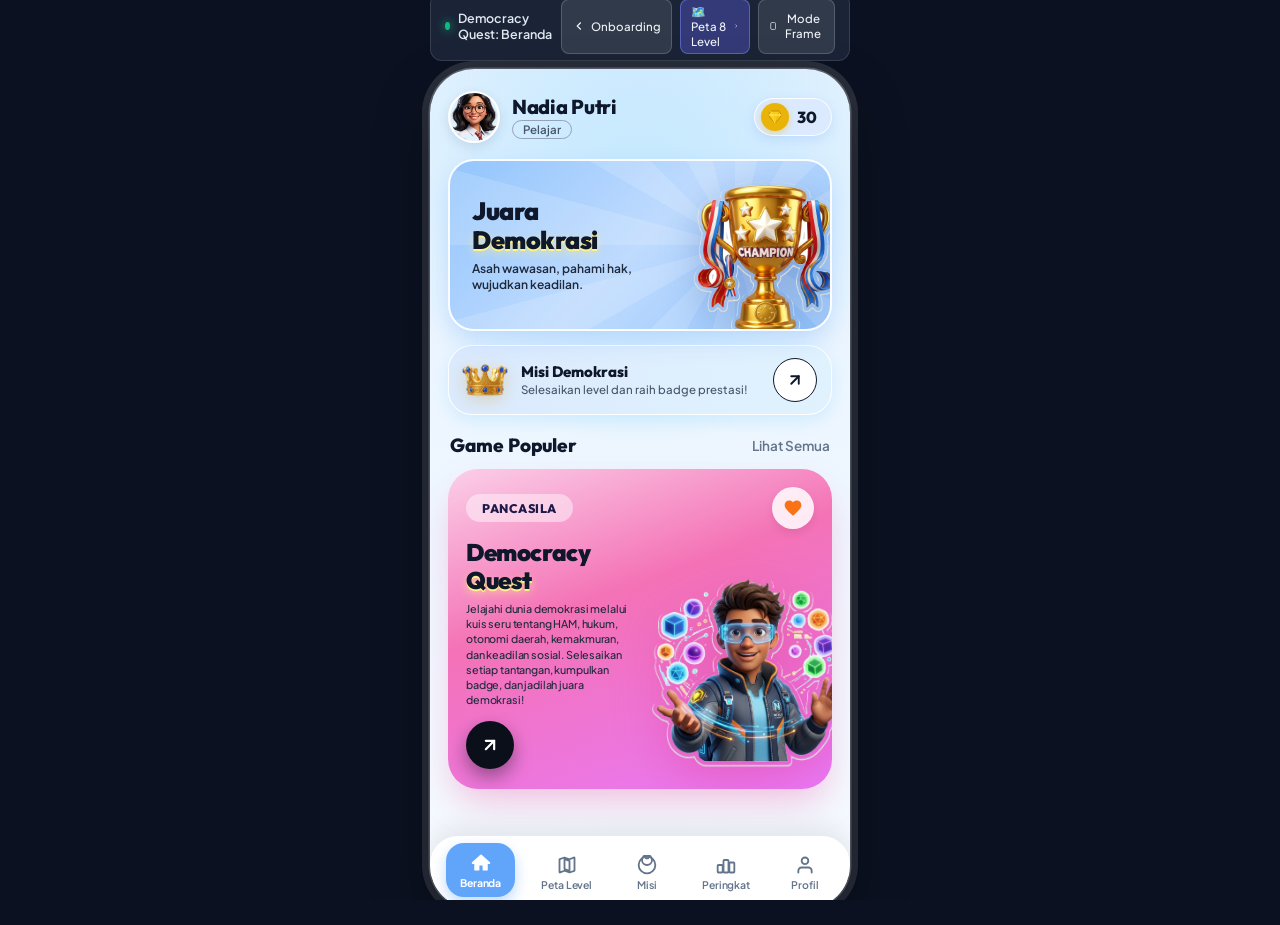
==== commit 5fe45552: "jekjek" ====
--- a/beranda/index.html
+++ b/beranda/index.html
@@ -10,6 +10,7 @@
   <link rel="preconnect" href="https://fonts.gstatic.com" crossorigin>
   <link href="https://fonts.googleapis.com/css2?family=Fredoka:wght@400;500;600;700&family=Outfit:wght@400;500;600;700;800;900&family=Plus+Jakarta+Sans:wght@400;500;600;700;800&display=swap" rel="stylesheet">
   <link rel="stylesheet" href="style.css">
+  <link rel="stylesheet" href="../components/navbar.css">
 </head>
 <body>
   <div class="viewport-wrapper">
@@ -63,7 +64,7 @@
           <!-- Gem / Coin Badge Pill -->
           <div class="user-gem-badge" id="gemBadge" role="button" tabindex="0" title="Koin Demokrasi">
             <div class="gem-icon-circle">
-              <svg viewBox="0 0 24 24" class="gem-svg" fill="none">
+              <svg width="20" height="20" viewBox="0 0 24 24" class="gem-svg" fill="none">
                 <path d="M6 3H18L22 9L12 22L2 9L6 3Z" fill="#FACC15" stroke="#CA8A04" stroke-width="1.5" stroke-linejoin="round"/>
                 <path d="M12 22L7 9L6 3" stroke="#FDE047" stroke-width="1.2"/>
                 <path d="M12 22L17 9L18 3" stroke="#EAB308" stroke-width="1.2"/>
--- a/components/navbar.css
+++ b/components/navbar.css
@@ -0,0 +1,221 @@
+/* ==========================================================================
+   DEMOCRACY QUEST - REUSABLE UNIFIED BOTTOM NAVBAR COMPONENT
+   Theme: Beranda Sky Blue Palette (#60a5fa, #2563eb, #eff6ff)
+   Items: Beranda, Peta Level, Misi, Peringkat, Profil
+   ========================================================================== */
+
+.bottom-nav-bar {
+  position: absolute;
+  bottom: 0;
+  left: 0;
+  right: 0;
+  height: 74px;
+  background: #ffffff;
+  border-radius: 28px 28px 0 0;
+  box-shadow: 0 -8px 24px rgba(0, 0, 0, 0.08);
+  display: flex;
+  justify-content: space-around;
+  align-items: center;
+  padding: 0 8px;
+  z-index: 50;
+  border-top: 1px solid rgba(226, 232, 240, 0.8);
+}
+
+.nav-item {
+  background: transparent;
+  border: none;
+  display: flex;
+  flex-direction: column;
+  align-items: center;
+  justify-content: center;
+  gap: 3px;
+  color: #64748b;
+  cursor: pointer;
+  padding: 6px 10px;
+  border-radius: 14px;
+  transition: all 0.25s cubic-bezier(0.34, 1.56, 0.64, 1);
+  font-family: 'Plus Jakarta Sans', sans-serif;
+  text-decoration: none;
+  min-width: 58px;
+  user-select: none;
+  -webkit-tap-highlight-color: transparent;
+}
+
+/* Hover State - EXACT MATCH WITH BERANDA */
+.nav-item:hover {
+  color: #2563eb;
+  background: #eff6ff;
+  transform: translateY(-2px);
+}
+
+.nav-item:hover .nav-icon-container svg {
+  transform: scale(1.08);
+  stroke: #2563eb;
+}
+
+.nav-icon-container {
+  display: flex;
+  align-items: center;
+  justify-content: center;
+  width: 24px;
+  height: 24px;
+}
+
+.nav-icon-container svg {
+  width: 20px;
+  height: 20px;
+  max-width: 20px;
+  max-height: 20px;
+  flex-shrink: 0;
+  transition: transform 0.2s ease, stroke 0.2s ease;
+}
+
+.nav-label {
+  font-size: 10.5px;
+  font-weight: 600;
+  letter-spacing: -0.1px;
+  transition: color 0.2s ease;
+  line-height: 1;
+}
+
+/* Active State - SKY BLUE MATCHING BERANDA */
+.nav-item.active {
+  background: #60a5fa;
+  color: #ffffff;
+  border-radius: 18px;
+  padding: 8px 14px;
+  box-shadow: 0 6px 14px rgba(96, 165, 250, 0.4);
+  transform: translateY(-2px);
+}
+
+.nav-item.active .nav-icon-container svg {
+  stroke: #ffffff;
+  fill: #ffffff;
+}
+
+.nav-item.active .nav-label {
+  color: #ffffff;
+  font-weight: 700;
+}
+
+.nav-item.active:hover {
+  background: #3b82f6;
+  color: #ffffff;
+}
+
+/* Modal Popup for Misi, Peringkat, Profil */
+.nav-modal-backdrop {
+  position: absolute;
+  inset: 0;
+  background: rgba(15, 23, 42, 0.6);
+  backdrop-filter: blur(8px);
+  -webkit-backdrop-filter: blur(8px);
+  display: none !important;
+  align-items: center;
+  justify-content: center;
+  padding: 20px;
+  z-index: 120;
+  animation: navFadeIn 0.25s ease;
+}
+
+.nav-modal-backdrop.active {
+  display: flex !important;
+}
+
+.nav-modal-card {
+  width: 100%;
+  max-width: 340px;
+  background: #ffffff;
+  border-radius: 24px;
+  padding: 22px 20px;
+  box-shadow: 0 20px 40px rgba(0, 0, 0, 0.25);
+  display: flex;
+  flex-direction: column;
+  align-items: center;
+  text-align: center;
+  position: relative;
+  animation: navCardPop 0.3s cubic-bezier(0.34, 1.56, 0.64, 1);
+  border: 1.5px solid #e2e8f0;
+}
+
+.nav-modal-close {
+  position: absolute;
+  top: 14px;
+  right: 14px;
+  width: 32px;
+  height: 32px;
+  border-radius: 50%;
+  background: #f1f5f9;
+  border: none;
+  display: flex;
+  align-items: center;
+  justify-content: center;
+  color: #64748b;
+  cursor: pointer;
+  font-size: 16px;
+  transition: all 0.2s ease;
+}
+
+.nav-modal-close:hover {
+  background: #e2e8f0;
+  color: #0f172a;
+}
+
+.nav-modal-icon {
+  width: 56px;
+  height: 56px;
+  border-radius: 20px;
+  background: #eff6ff;
+  border: 2px solid #bfdbfe;
+  display: flex;
+  align-items: center;
+  justify-content: center;
+  font-size: 28px;
+  margin-bottom: 12px;
+  box-shadow: 0 8px 16px rgba(59, 130, 246, 0.15);
+}
+
+.nav-modal-title {
+  font-family: 'Outfit', sans-serif;
+  font-size: 18px;
+  font-weight: 800;
+  color: #0f172a;
+  margin-bottom: 6px;
+}
+
+.nav-modal-desc {
+  font-size: 12.5px;
+  color: #64748b;
+  line-height: 1.45;
+  margin-bottom: 18px;
+}
+
+.nav-modal-action-btn {
+  width: 100%;
+  padding: 10px 18px;
+  background: linear-gradient(135deg, #3b82f6 0%, #2563eb 100%);
+  color: #ffffff;
+  border: none;
+  border-radius: 14px;
+  font-family: 'Outfit', sans-serif;
+  font-size: 13.5px;
+  font-weight: 700;
+  cursor: pointer;
+  box-shadow: 0 4px 14px rgba(37, 99, 235, 0.35);
+  transition: all 0.2s ease;
+}
+
+.nav-modal-action-btn:hover {
+  background: linear-gradient(135deg, #2563eb 0%, #1d4ed8 100%);
+  transform: translateY(-1px);
+}
+
+@keyframes navFadeIn {
+  from { opacity: 0; }
+  to { opacity: 1; }
+}
+
+@keyframes navCardPop {
+  from { transform: scale(0.9) translateY(10px); opacity: 0; }
+  to { transform: scale(1) translateY(0); opacity: 1; }
+}
